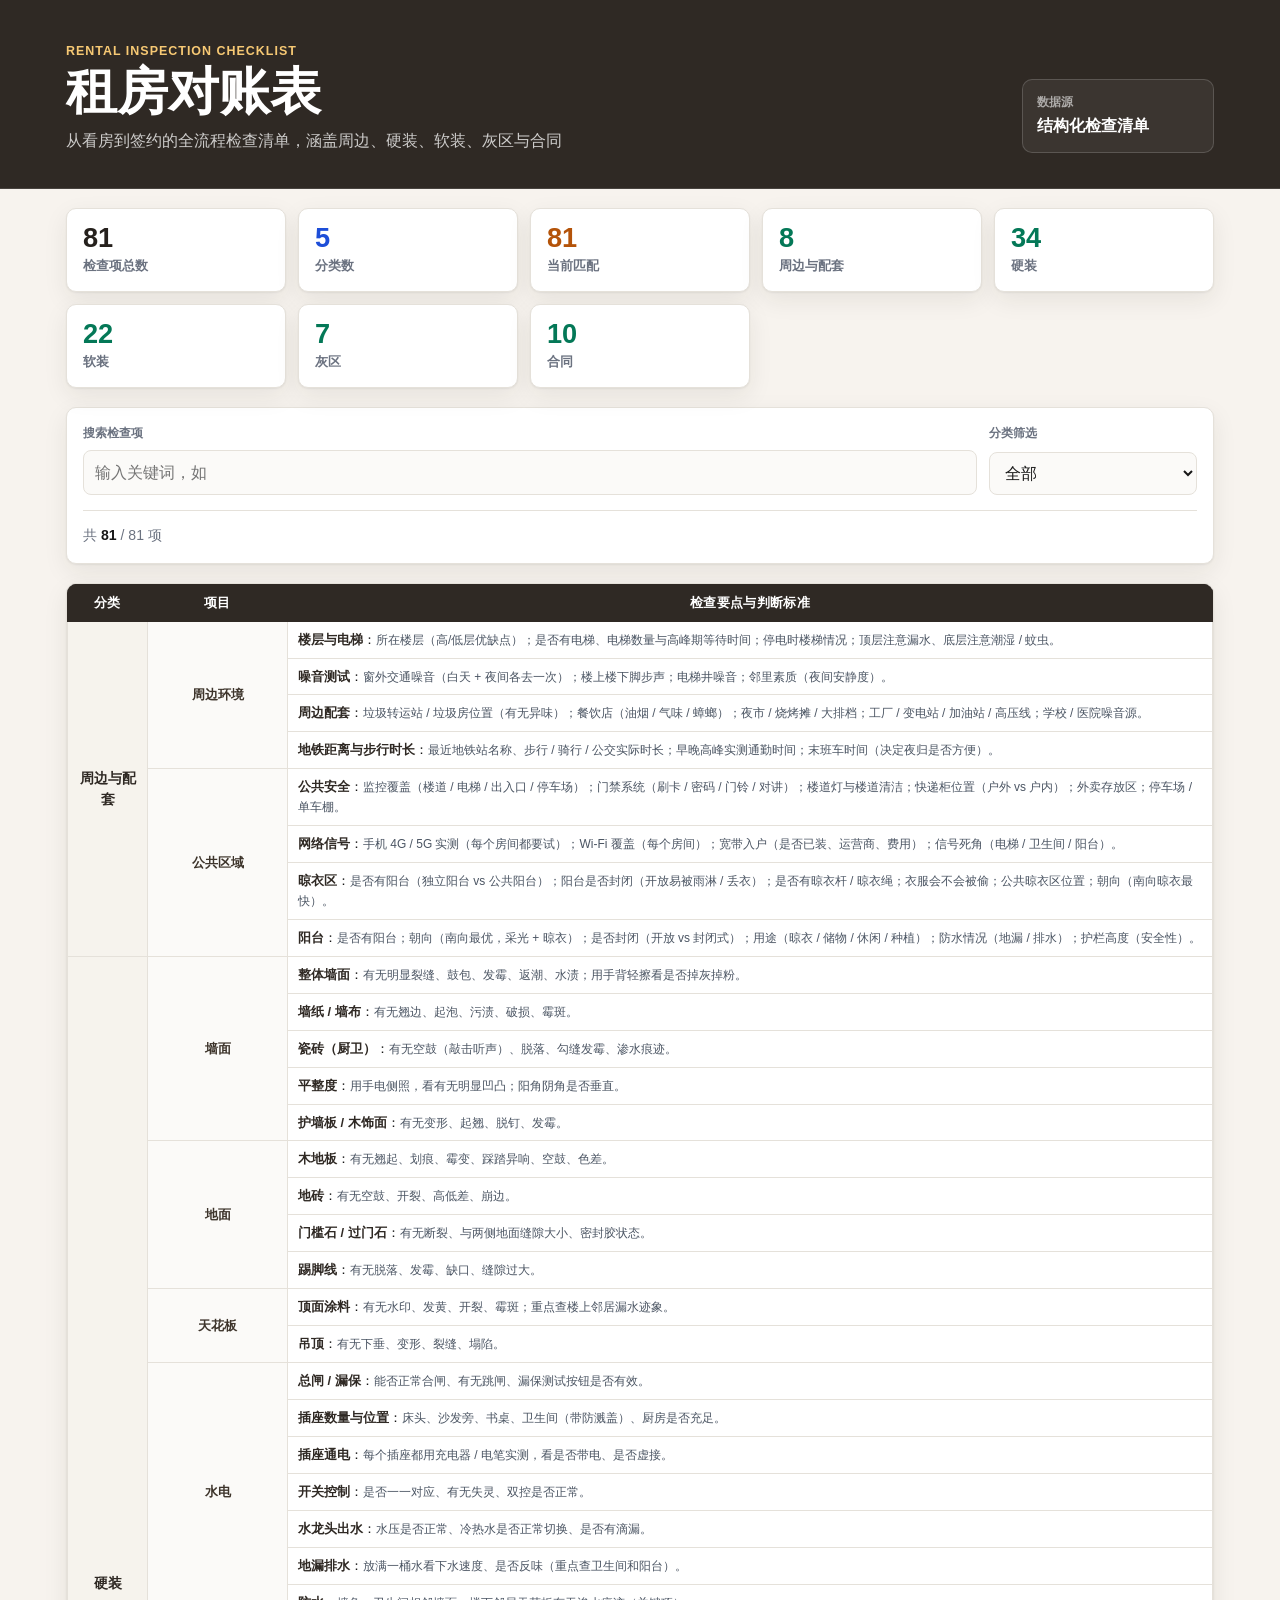
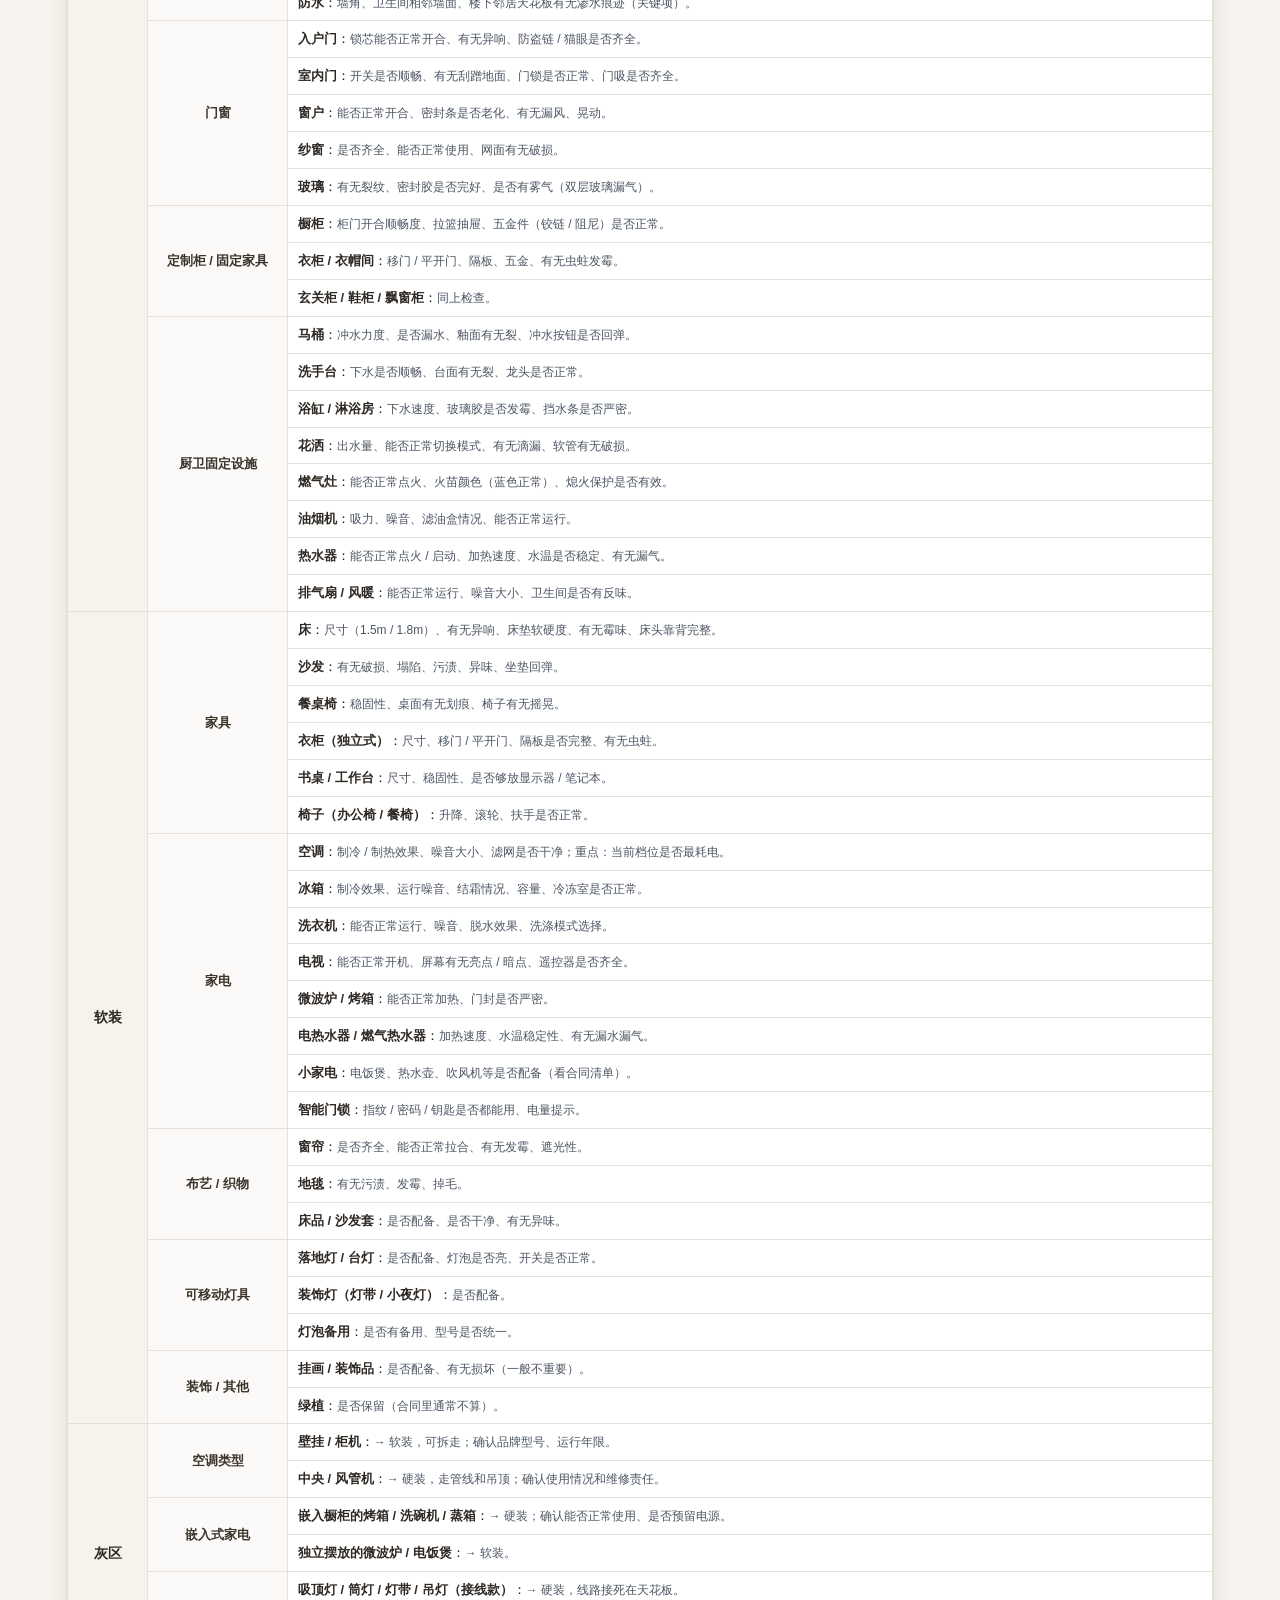
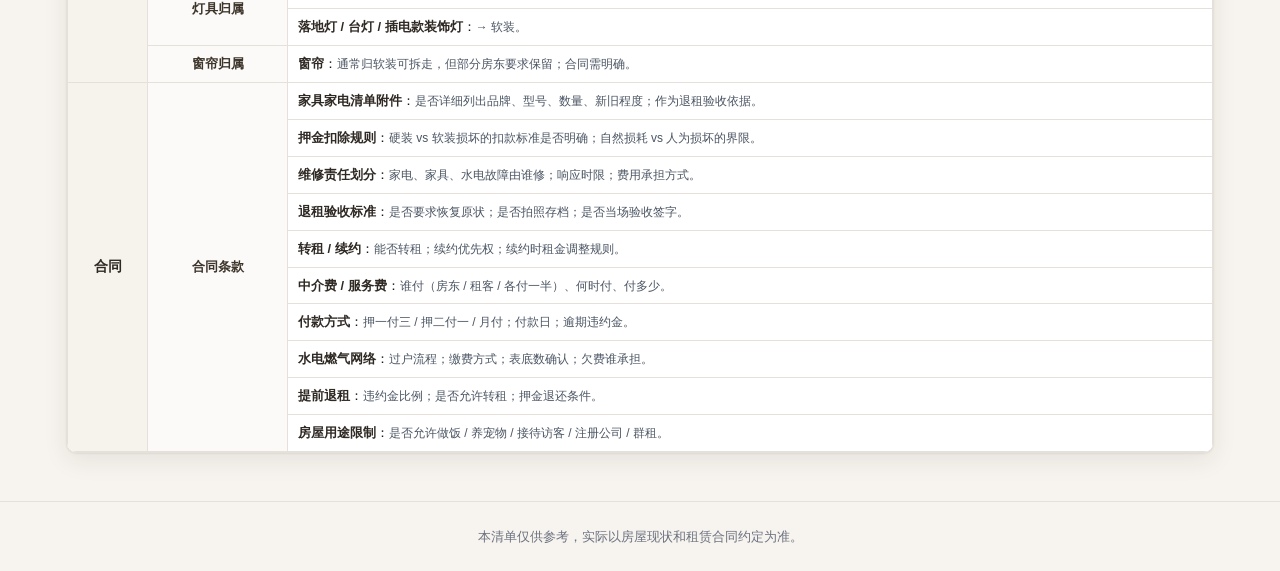
==== index.html @ 6ca66482 "v1: 租房对账表三件套 - 结构化数据 + 搜索筛选 + 统计面板" ====
<!DOCTYPE html>
<html lang="zh-CN">
<head>
  <meta charset="UTF-8">
  <meta name="viewport" content="width=device-width, initial-scale=1.0">
  <title>租房对账表</title>
  <link rel="stylesheet" href="css/style.css">
</head>
<body>
  <header class="site-header">
    <div class="header-inner">
      <div>
        <p class="eyebrow">Rental Inspection Checklist</p>
        <h1>租房对账表</h1>
        <p class="subtitle">从看房到签约的全流程检查清单，涵盖周边、硬装、软装、灰区与合同</p>
      </div>
      <div class="header-panel">
        <span class="panel-label">数据源</span>
        <span class="panel-value">结构化检查清单</span>
      </div>
    </div>
  </header>

  <main id="app" class="app-shell"></main>

  <footer class="site-footer">
    本清单仅供参考，实际以房屋现状和租赁合同约定为准。
  </footer>

  <script src="js/checklist-data.js"></script>
  <script src="js/app.js"></script>
</body>
</html>
---- css/style.css ----
*, *::before, *::after {
  box-sizing: border-box;
  margin: 0;
  padding: 0;
}

:root {
  --bg: #f7f3ee;
  --surface: #ffffff;
  --surface-soft: #fbfaf8;
  --text: #171717;
  --muted: #6b7280;
  --line: #e5e1da;
  --dark: #26211d;
  --green: #047857;
  --green-bg: #dff5ea;
  --blue: #1d4ed8;
  --blue-bg: #dbeafe;
  --amber: #b45309;
  --amber-bg: #fef3c7;
  --red: #b91c1c;
  --red-bg: #fee2e2;
  --shadow: 0 1px 2px rgba(0, 0, 0, .06), 0 8px 24px rgba(39, 32, 26, .08);
  --radius: 10px;
  --max-w: 1180px;
}

html {
  scroll-behavior: smooth;
}

body {
  background: var(--bg);
  color: var(--text);
  font-family: -apple-system, BlinkMacSystemFont, "Segoe UI", "Noto Sans SC", sans-serif;
  line-height: 1.6;
  -webkit-font-smoothing: antialiased;
}

button,
input,
select {
  font: inherit;
}

button,
select {
  cursor: pointer;
}

.site-header {
  background: #2f2924;
  color: #fff;
  border-bottom: 1px solid rgba(255, 255, 255, .12);
}

.header-inner {
  display: flex;
  gap: 1.5rem;
  align-items: flex-end;
  justify-content: space-between;
  max-width: var(--max-w);
  margin: 0 auto;
  padding: 2.6rem 1rem 2.2rem;
}

.eyebrow {
  color: #f7c974;
  font-size: .78rem;
  font-weight: 800;
  letter-spacing: .08em;
  text-transform: uppercase;
}

.site-header h1 {
  margin-top: .18rem;
  font-size: clamp(2rem, 4vw, 3.4rem);
  line-height: 1.08;
}

.subtitle {
  margin-top: .5rem;
  color: rgba(255, 255, 255, .76);
  font-size: .98rem;
}

.header-panel {
  min-width: 12rem;
  border: 1px solid rgba(255, 255, 255, .16);
  border-radius: var(--radius);
  padding: .8rem .9rem;
  background: rgba(255, 255, 255, .06);
}

.panel-label,
.panel-value {
  display: block;
}

.panel-label {
  color: rgba(255, 255, 255, .58);
  font-size: .75rem;
  font-weight: 700;
}

.panel-value {
  margin-top: .1rem;
  font-weight: 800;
}

.app-shell {
  max-width: var(--max-w);
  margin: 0 auto;
  padding: 1.2rem 1rem 3rem;
}

.controls {
  margin-bottom: 1.2rem;
  border: 1px solid var(--line);
  border-radius: var(--radius);
  background: var(--surface);
  padding: 1rem;
  box-shadow: var(--shadow);
}

.search-row {
  display: grid;
  grid-template-columns: 1fr;
  gap: .75rem;
}

.search-box,
.filter-field {
  display: grid;
  gap: .35rem;
}

.search-box span,
.filter-field span {
  color: var(--muted);
  font-size: .78rem;
  font-weight: 800;
}

.search-box input,
.filter-field select {
  width: 100%;
  min-height: 2.6rem;
  border: 1px solid var(--line);
  border-radius: 8px;
  background: var(--surface-soft);
  color: var(--text);
  padding: .55rem .7rem;
  outline: none;
}

.search-box input:focus,
.filter-field select:focus {
  border-color: #c08a2f;
  box-shadow: 0 0 0 3px rgba(192, 138, 47, .16);
}

.filter-grid {
  display: grid;
  grid-template-columns: 1fr;
  gap: .75rem;
  margin-top: .75rem;
}

.result-bar {
  display: flex;
  gap: .75rem;
  align-items: center;
  justify-content: space-between;
  margin-top: .9rem;
  padding-top: .85rem;
  border-top: 1px solid var(--line);
  color: var(--muted);
  font-size: .88rem;
}

.result-bar strong {
  color: var(--text);
}

.text-button {
  display: inline-flex;
  align-items: center;
  gap: .3rem;
  border: none;
  background: transparent;
  color: var(--amber);
  font-size: .88rem;
  font-weight: 800;
}

.table-wrapper {
  border: 1px solid var(--line);
  border-radius: var(--radius);
  background: var(--surface);
  box-shadow: var(--shadow);
  overflow-x: auto;
  -webkit-overflow-scrolling: touch;
}

table {
  width: 100%;
  border-collapse: collapse;
  font-size: 13px;
  line-height: 1.5;
  min-width: 720px;
}

thead th {
  background: #2f2924;
  color: #ffffff;
  text-align: center;
  padding: 8px 12px;
  border: 1px solid #2f2924;
  white-space: nowrap;
  font-weight: 800;
  font-size: .82rem;
  letter-spacing: .03em;
}

tbody td {
  padding: 8px 10px;
  border: 1px solid var(--line);
  vertical-align: middle;
}

.cat-cell {
  background: #f6f3ed;
  color: #2f2924;
  font-weight: bold;
  text-align: center;
  width: 80px;
  font-size: .88rem;
}

.subcat-cell {
  background: var(--surface-soft);
  font-weight: bold;
  text-align: center;
  min-width: 140px;
  color: #3d342b;
}

.item-name {
  font-weight: 700;
  color: #2f2924;
}

.item-desc {
  color: #4b5563;
  font-size: .92em;
}

.empty-state {
  margin-top: 1rem;
  border: 1px dashed #c9c1b7;
  border-radius: var(--radius);
  background: rgba(255, 255, 255, .6);
  padding: 2rem;
  text-align: center;
}

.empty-state p {
  margin-top: .4rem;
  color: var(--muted);
}

.site-footer {
  border-top: 1px solid var(--line);
  color: var(--muted);
  font-size: .82rem;
  padding: 1.5rem 1rem;
  text-align: center;
}

.stat-grid {
  display: grid;
  grid-template-columns: repeat(2, 1fr);
  gap: .75rem;
  margin-bottom: 1.2rem;
}

.stat-card {
  min-height: 5.2rem;
  border: 1px solid var(--line);
  border-radius: var(--radius);
  background: var(--surface);
  padding: .9rem 1rem;
  box-shadow: var(--shadow);
}

.stat-value {
  display: block;
  font-size: 1.7rem;
  line-height: 1;
  font-weight: 900;
}

.stat-label {
  display: block;
  margin-top: .35rem;
  color: var(--muted);
  font-size: .8rem;
  font-weight: 700;
}

.tone-green .stat-value { color: var(--green); }
.tone-blue .stat-value { color: var(--blue); }
.tone-amber .stat-value { color: var(--amber); }
.tone-red .stat-value { color: var(--red); }
.tone-dark .stat-value { color: var(--dark); }

@media (min-width: 720px) {
  .stat-grid {
    grid-template-columns: repeat(4, 1fr);
  }

  .search-row {
    grid-template-columns: 1fr 13rem;
  }

  .filter-grid {
    grid-template-columns: repeat(2, 1fr);
  }
}

@media (min-width: 1040px) {
  .stat-grid {
    grid-template-columns: repeat(5, 1fr);
  }
}

@media (max-width: 719px) {
  .header-inner {
    display: block;
    padding: 2rem 1rem 1.6rem;
  }

  .header-panel {
    margin-top: 1rem;
    min-width: 0;
  }

  .result-bar {
    align-items: flex-start;
    flex-direction: column;
  }
}
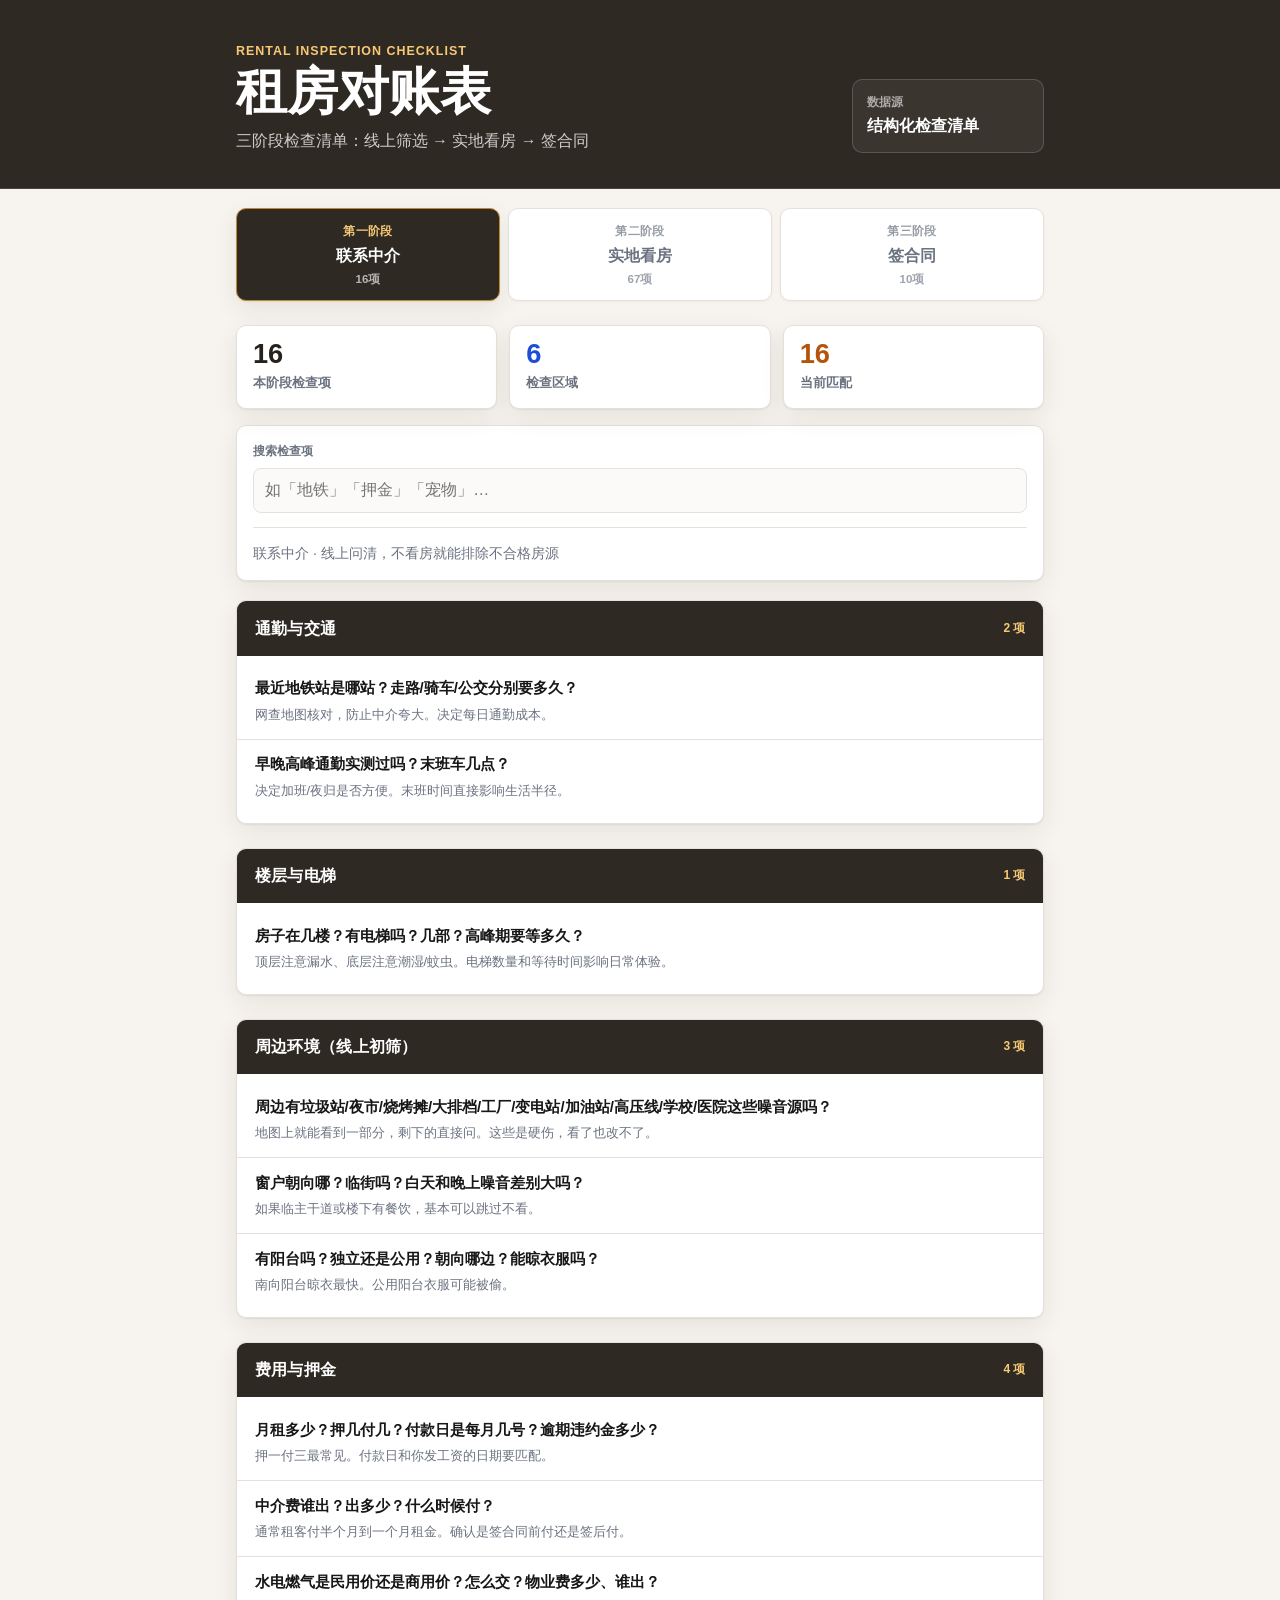
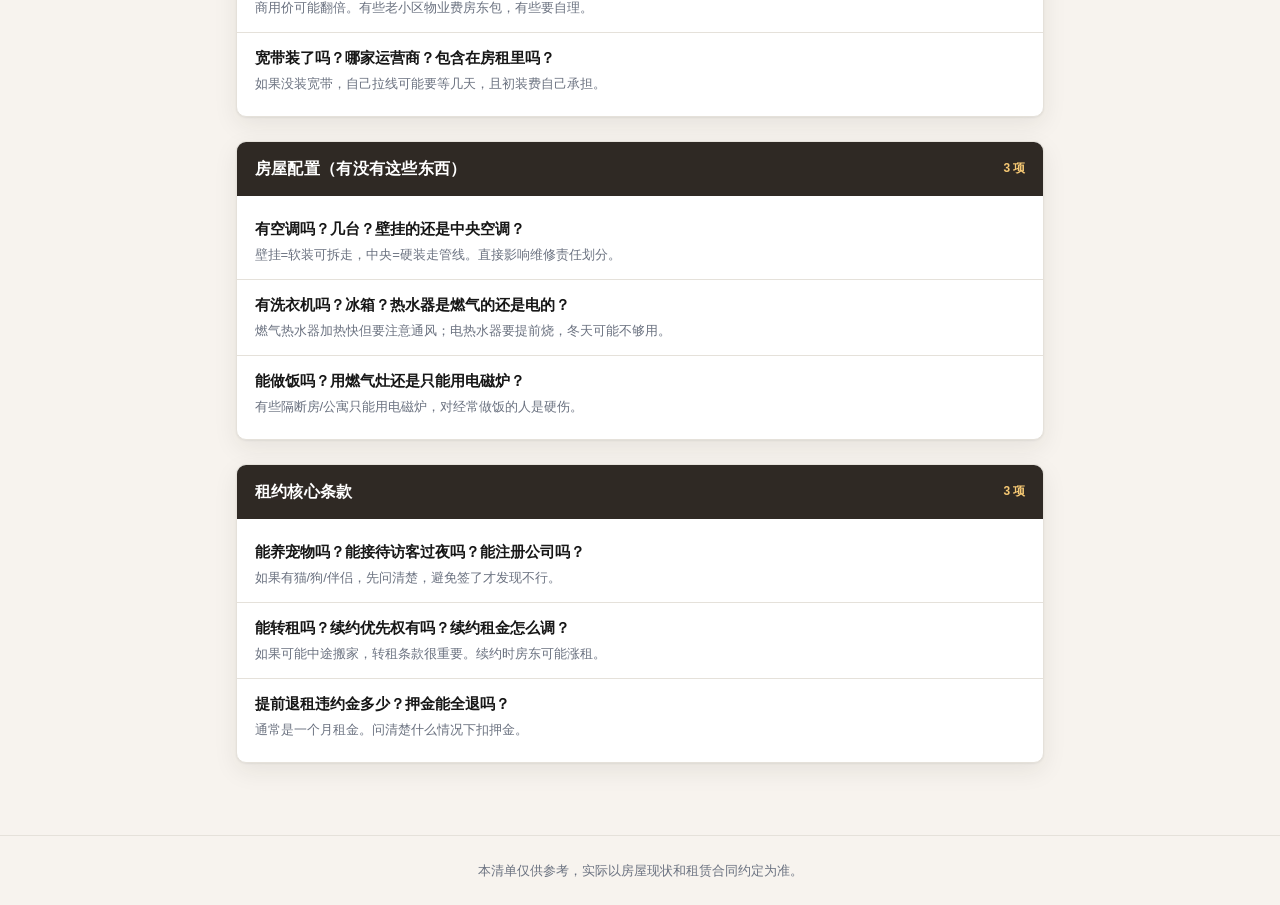
==== commit 1ca8cfac: "v2: 重构为三阶段问题导向清单 - 联系中介/实地看房/签合同" ====
--- a/index.html
+++ b/index.html
@@ -12,7 +12,7 @@
       <div>
         <p class="eyebrow">Rental Inspection Checklist</p>
         <h1>租房对账表</h1>
-        <p class="subtitle">从看房到签约的全流程检查清单，涵盖周边、硬装、软装、灰区与合同</p>
+        <p class="subtitle">三阶段检查清单：线上筛选 → 实地看房 → 签合同</p>
       </div>
       <div class="header-panel">
         <span class="panel-label">数据源</span>
--- a/css/style.css
+++ b/css/style.css
@@ -22,7 +22,7 @@
   --red-bg: #fee2e2;
   --shadow: 0 1px 2px rgba(0, 0, 0, .06), 0 8px 24px rgba(39, 32, 26, .08);
   --radius: 10px;
-  --max-w: 1180px;
+  --max-w: 840px;
 }
 
 html {
@@ -38,13 +38,11 @@
 }
 
 button,
-input,
-select {
+input {
   font: inherit;
 }
 
-button,
-select {
+button {
   cursor: pointer;
 }
 
@@ -114,6 +112,107 @@
   padding: 1.2rem 1rem 3rem;
 }
 
+.phase-tabs {
+  display: flex;
+  gap: .5rem;
+  margin-bottom: 1.5rem;
+}
+
+.phase-tab {
+  flex: 1;
+  display: flex;
+  flex-direction: column;
+  align-items: center;
+  gap: .15rem;
+  border: 1px solid var(--line);
+  border-radius: var(--radius);
+  background: var(--surface);
+  padding: .8rem .6rem .7rem;
+  color: var(--muted);
+  transition: border-color .18s, box-shadow .18s, color .18s;
+  box-shadow: 0 1px 3px rgba(0,0,0,.04);
+}
+
+.phase-tab:hover {
+  border-color: #c08a2f;
+}
+
+.phase-tab.active {
+  border-color: #c08a2f;
+  background: #2f2924;
+  color: #fff;
+  box-shadow: var(--shadow);
+}
+
+.tab-phase {
+  font-size: .72rem;
+  font-weight: 700;
+  letter-spacing: .04em;
+  opacity: .7;
+}
+
+.phase-tab.active .tab-phase {
+  color: #f7c974;
+  opacity: 1;
+}
+
+.tab-label {
+  font-size: .98rem;
+  font-weight: 800;
+}
+
+.tab-count {
+  font-size: .72rem;
+  font-weight: 600;
+  opacity: .65;
+}
+
+.phase-panel {
+  animation: fadeIn .2s ease;
+}
+
+@keyframes fadeIn {
+  from { opacity: 0; transform: translateY(6px); }
+  to { opacity: 1; transform: translateY(0); }
+}
+
+.stat-grid {
+  display: grid;
+  grid-template-columns: repeat(3, 1fr);
+  gap: .75rem;
+  margin-bottom: 1rem;
+}
+
+.stat-card {
+  min-height: 5rem;
+  border: 1px solid var(--line);
+  border-radius: var(--radius);
+  background: var(--surface);
+  padding: .9rem 1rem;
+  box-shadow: var(--shadow);
+}
+
+.stat-value {
+  display: block;
+  font-size: 1.7rem;
+  line-height: 1;
+  font-weight: 900;
+}
+
+.stat-label {
+  display: block;
+  margin-top: .35rem;
+  color: var(--muted);
+  font-size: .8rem;
+  font-weight: 700;
+}
+
+.tone-green .stat-value { color: var(--green); }
+.tone-blue .stat-value { color: var(--blue); }
+.tone-amber .stat-value { color: var(--amber); }
+.tone-red .stat-value { color: var(--red); }
+.tone-dark .stat-value { color: var(--dark); }
+
 .controls {
   margin-bottom: 1.2rem;
   border: 1px solid var(--line);
@@ -129,21 +228,18 @@
   gap: .75rem;
 }
 
-.search-box,
-.filter-field {
+.search-box {
   display: grid;
   gap: .35rem;
 }
 
-.search-box span,
-.filter-field span {
+.search-box span {
   color: var(--muted);
   font-size: .78rem;
   font-weight: 800;
 }
 
-.search-box input,
-.filter-field select {
+.search-box input {
   width: 100%;
   min-height: 2.6rem;
   border: 1px solid var(--line);
@@ -154,17 +250,9 @@
   outline: none;
 }
 
-.search-box input:focus,
-.filter-field select:focus {
+.search-box input:focus {
   border-color: #c08a2f;
   box-shadow: 0 0 0 3px rgba(192, 138, 47, .16);
-}
-
-.filter-grid {
-  display: grid;
-  grid-template-columns: 1fr;
-  gap: .75rem;
-  margin-top: .75rem;
 }
 
 .result-bar {
@@ -177,10 +265,6 @@
   border-top: 1px solid var(--line);
   color: var(--muted);
   font-size: .88rem;
-}
-
-.result-bar strong {
-  color: var(--text);
 }
 
 .text-button {
@@ -194,66 +278,102 @@
   font-weight: 800;
 }
 
-.table-wrapper {
+.check-section {
+  margin-bottom: 1.5rem;
   border: 1px solid var(--line);
   border-radius: var(--radius);
   background: var(--surface);
   box-shadow: var(--shadow);
-  overflow-x: auto;
-  -webkit-overflow-scrolling: touch;
-}
-
-table {
-  width: 100%;
-  border-collapse: collapse;
-  font-size: 13px;
+  overflow: hidden;
+}
+
+.section-header {
+  display: flex;
+  align-items: center;
+  justify-content: space-between;
+  padding: .9rem 1.1rem;
+  background: #2f2924;
+  color: #fff;
+}
+
+.section-header h2 {
+  font-size: 1rem;
+  font-weight: 800;
+  letter-spacing: .02em;
+}
+
+.section-count {
+  font-size: .75rem;
+  font-weight: 700;
+  color: #f7c974;
+}
+
+.check-list {
+  padding: .5rem 0;
+}
+
+.check-item {
+  padding: .85rem 1.1rem;
+  border-bottom: 1px solid var(--line);
+}
+
+.check-item:last-child {
+  border-bottom: none;
+}
+
+.check-q {
+  font-weight: 700;
+  color: var(--text);
+  font-size: .94rem;
   line-height: 1.5;
-  min-width: 720px;
-}
-
-thead th {
+}
+
+.check-hint {
+  margin-top: .3rem;
+  color: var(--muted);
+  font-size: .82rem;
+  line-height: 1.55;
+}
+
+.contract-list {
+  padding: .5rem 0;
+}
+
+.contract-item {
+  display: flex;
+  gap: .9rem;
+  padding: .85rem 1.1rem;
+  border-bottom: 1px solid var(--line);
+}
+
+.contract-item:last-child {
+  border-bottom: none;
+}
+
+.contract-num {
+  flex-shrink: 0;
+  width: 2.2rem;
+  height: 2.2rem;
+  border-radius: 999px;
   background: #2f2924;
-  color: #ffffff;
-  text-align: center;
-  padding: 8px 12px;
-  border: 1px solid #2f2924;
-  white-space: nowrap;
-  font-weight: 800;
+  color: #f7c974;
+  display: flex;
+  align-items: center;
+  justify-content: center;
   font-size: .82rem;
-  letter-spacing: .03em;
-}
-
-tbody td {
-  padding: 8px 10px;
-  border: 1px solid var(--line);
-  vertical-align: middle;
-}
-
-.cat-cell {
-  background: #f6f3ed;
-  color: #2f2924;
-  font-weight: bold;
-  text-align: center;
-  width: 80px;
-  font-size: .88rem;
-}
-
-.subcat-cell {
-  background: var(--surface-soft);
-  font-weight: bold;
-  text-align: center;
-  min-width: 140px;
-  color: #3d342b;
-}
-
-.item-name {
-  font-weight: 700;
-  color: #2f2924;
-}
-
-.item-desc {
-  color: #4b5563;
-  font-size: .92em;
+  font-weight: 900;
+  letter-spacing: .04em;
+}
+
+.contract-body {
+  min-width: 0;
+}
+
+.contract-q {
+  font-weight: 700;
+  color: var(--text);
+  font-size: .94rem;
+  line-height: 1.5;
 }
 
 .empty-state {
@@ -277,77 +397,3 @@
   padding: 1.5rem 1rem;
   text-align: center;
 }
-
-.stat-grid {
-  display: grid;
-  grid-template-columns: repeat(2, 1fr);
-  gap: .75rem;
-  margin-bottom: 1.2rem;
-}
-
-.stat-card {
-  min-height: 5.2rem;
-  border: 1px solid var(--line);
-  border-radius: var(--radius);
-  background: var(--surface);
-  padding: .9rem 1rem;
-  box-shadow: var(--shadow);
-}
-
-.stat-value {
-  display: block;
-  font-size: 1.7rem;
-  line-height: 1;
-  font-weight: 900;
-}
-
-.stat-label {
-  display: block;
-  margin-top: .35rem;
-  color: var(--muted);
-  font-size: .8rem;
-  font-weight: 700;
-}
-
-.tone-green .stat-value { color: var(--green); }
-.tone-blue .stat-value { color: var(--blue); }
-.tone-amber .stat-value { color: var(--amber); }
-.tone-red .stat-value { color: var(--red); }
-.tone-dark .stat-value { color: var(--dark); }
-
-@media (min-width: 720px) {
-  .stat-grid {
-    grid-template-columns: repeat(4, 1fr);
-  }
-
-  .search-row {
-    grid-template-columns: 1fr 13rem;
-  }
-
-  .filter-grid {
-    grid-template-columns: repeat(2, 1fr);
-  }
-}
-
-@media (min-width: 1040px) {
-  .stat-grid {
-    grid-template-columns: repeat(5, 1fr);
-  }
-}
-
-@media (max-width: 719px) {
-  .header-inner {
-    display: block;
-    padding: 2rem 1rem 1.6rem;
-  }
-
-  .header-panel {
-    margin-top: 1rem;
-    min-width: 0;
-  }
-
-  .result-bar {
-    align-items: flex-start;
-    flex-direction: column;
-  }
-}
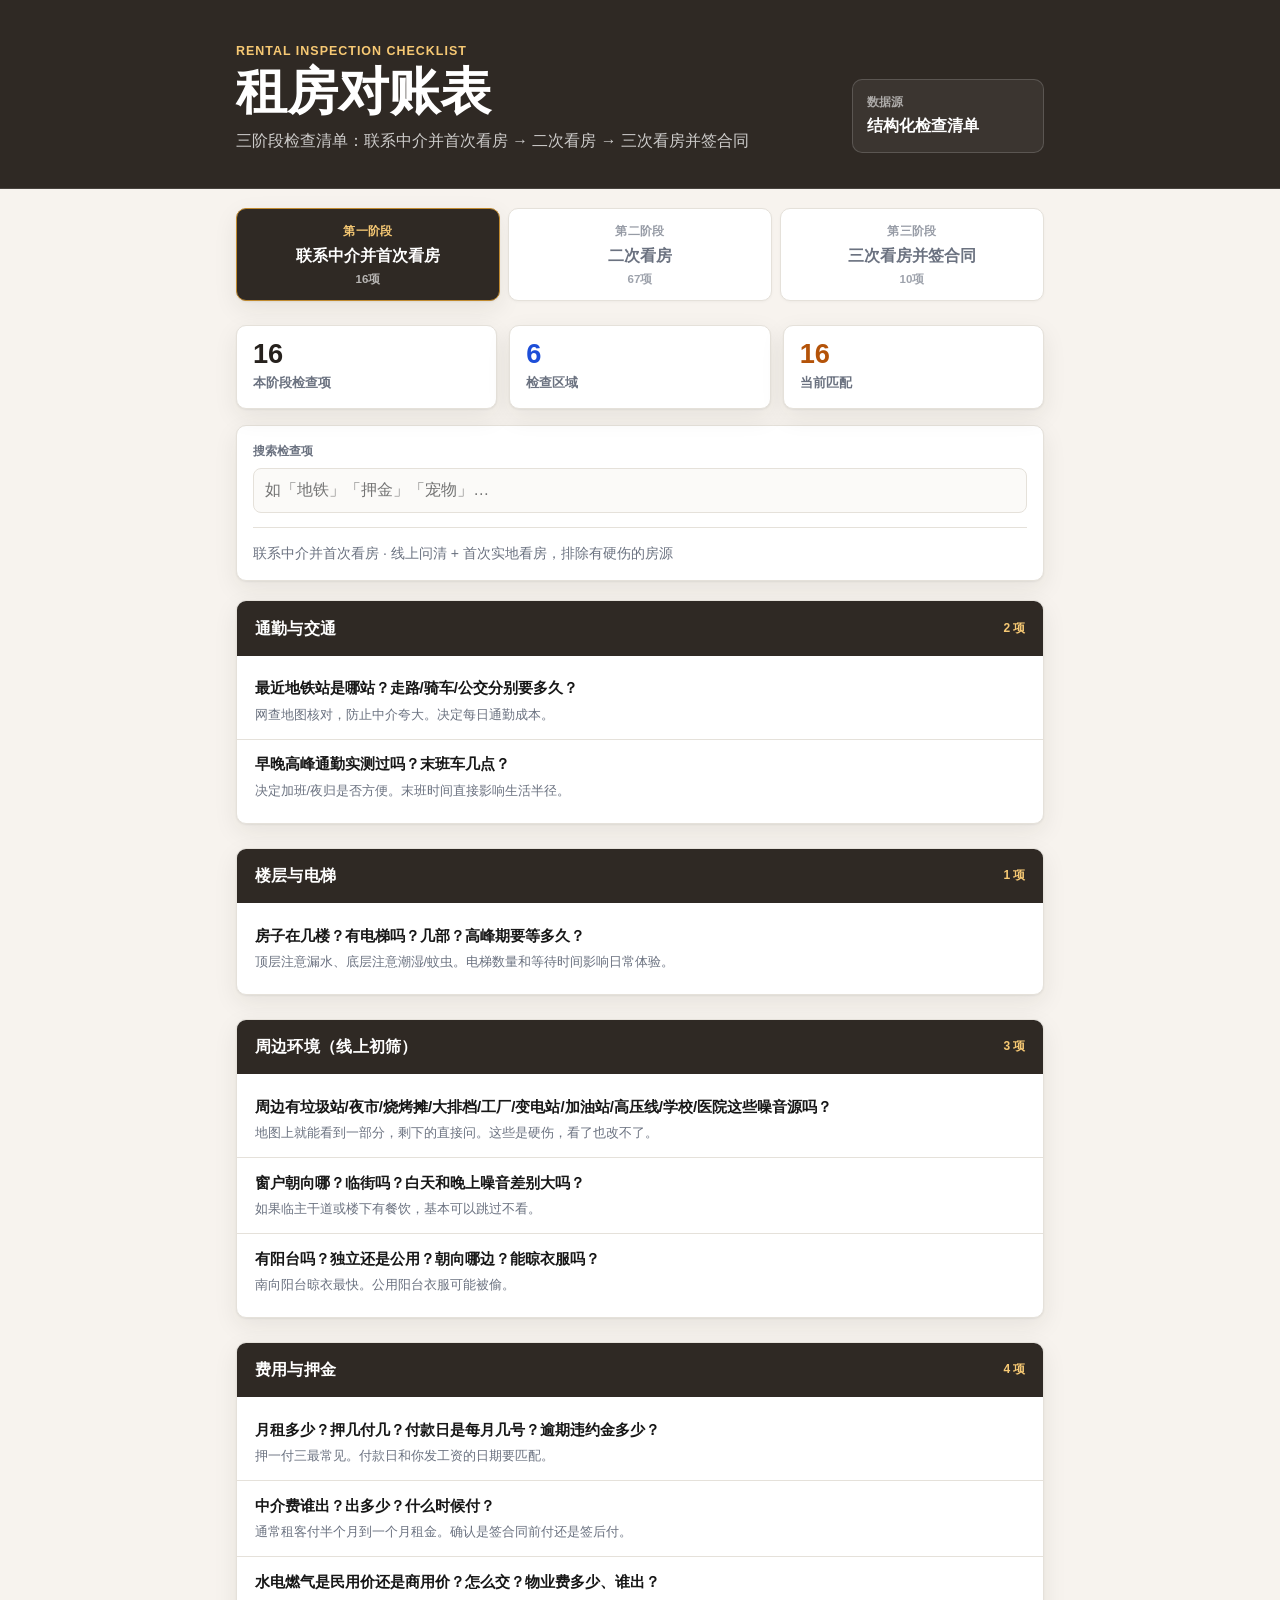
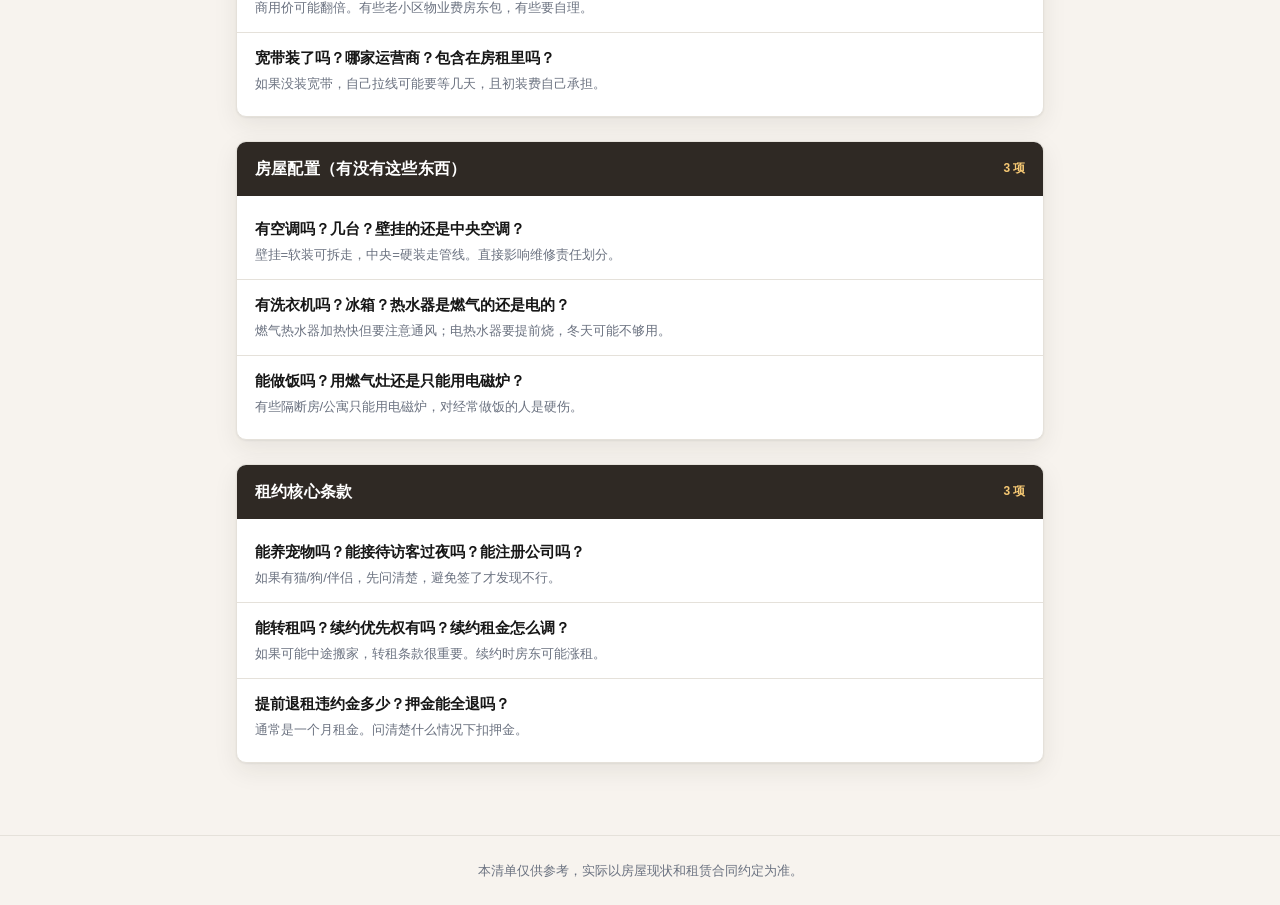
==== commit e27552d3: "v2.1: 重命名三阶段 - 联系中介并首次看房 / 二次看房 / 三次看房并签合同" ====
--- a/index.html
+++ b/index.html
@@ -12,7 +12,7 @@
       <div>
         <p class="eyebrow">Rental Inspection Checklist</p>
         <h1>租房对账表</h1>
-        <p class="subtitle">三阶段检查清单：线上筛选 → 实地看房 → 签合同</p>
+        <p class="subtitle">三阶段检查清单：联系中介并首次看房 → 二次看房 → 三次看房并签合同</p>
       </div>
       <div class="header-panel">
         <span class="panel-label">数据源</span>
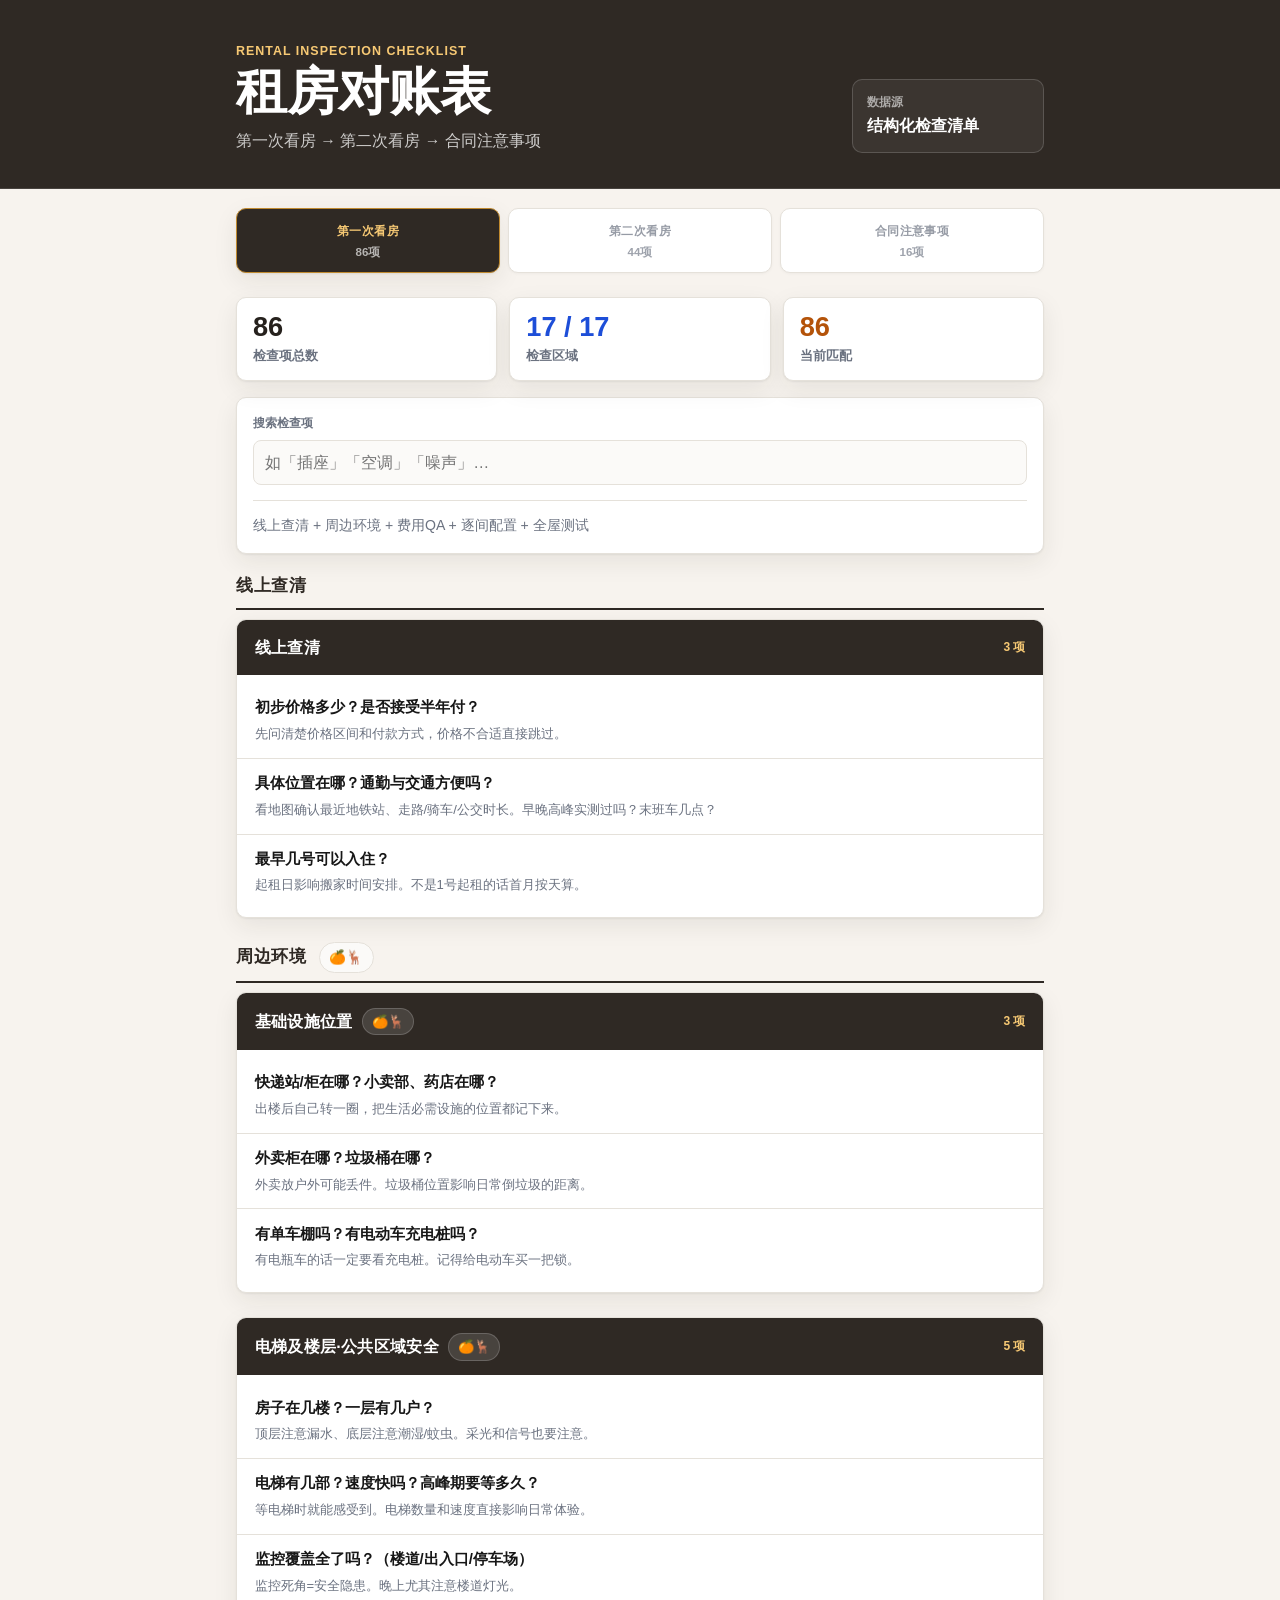
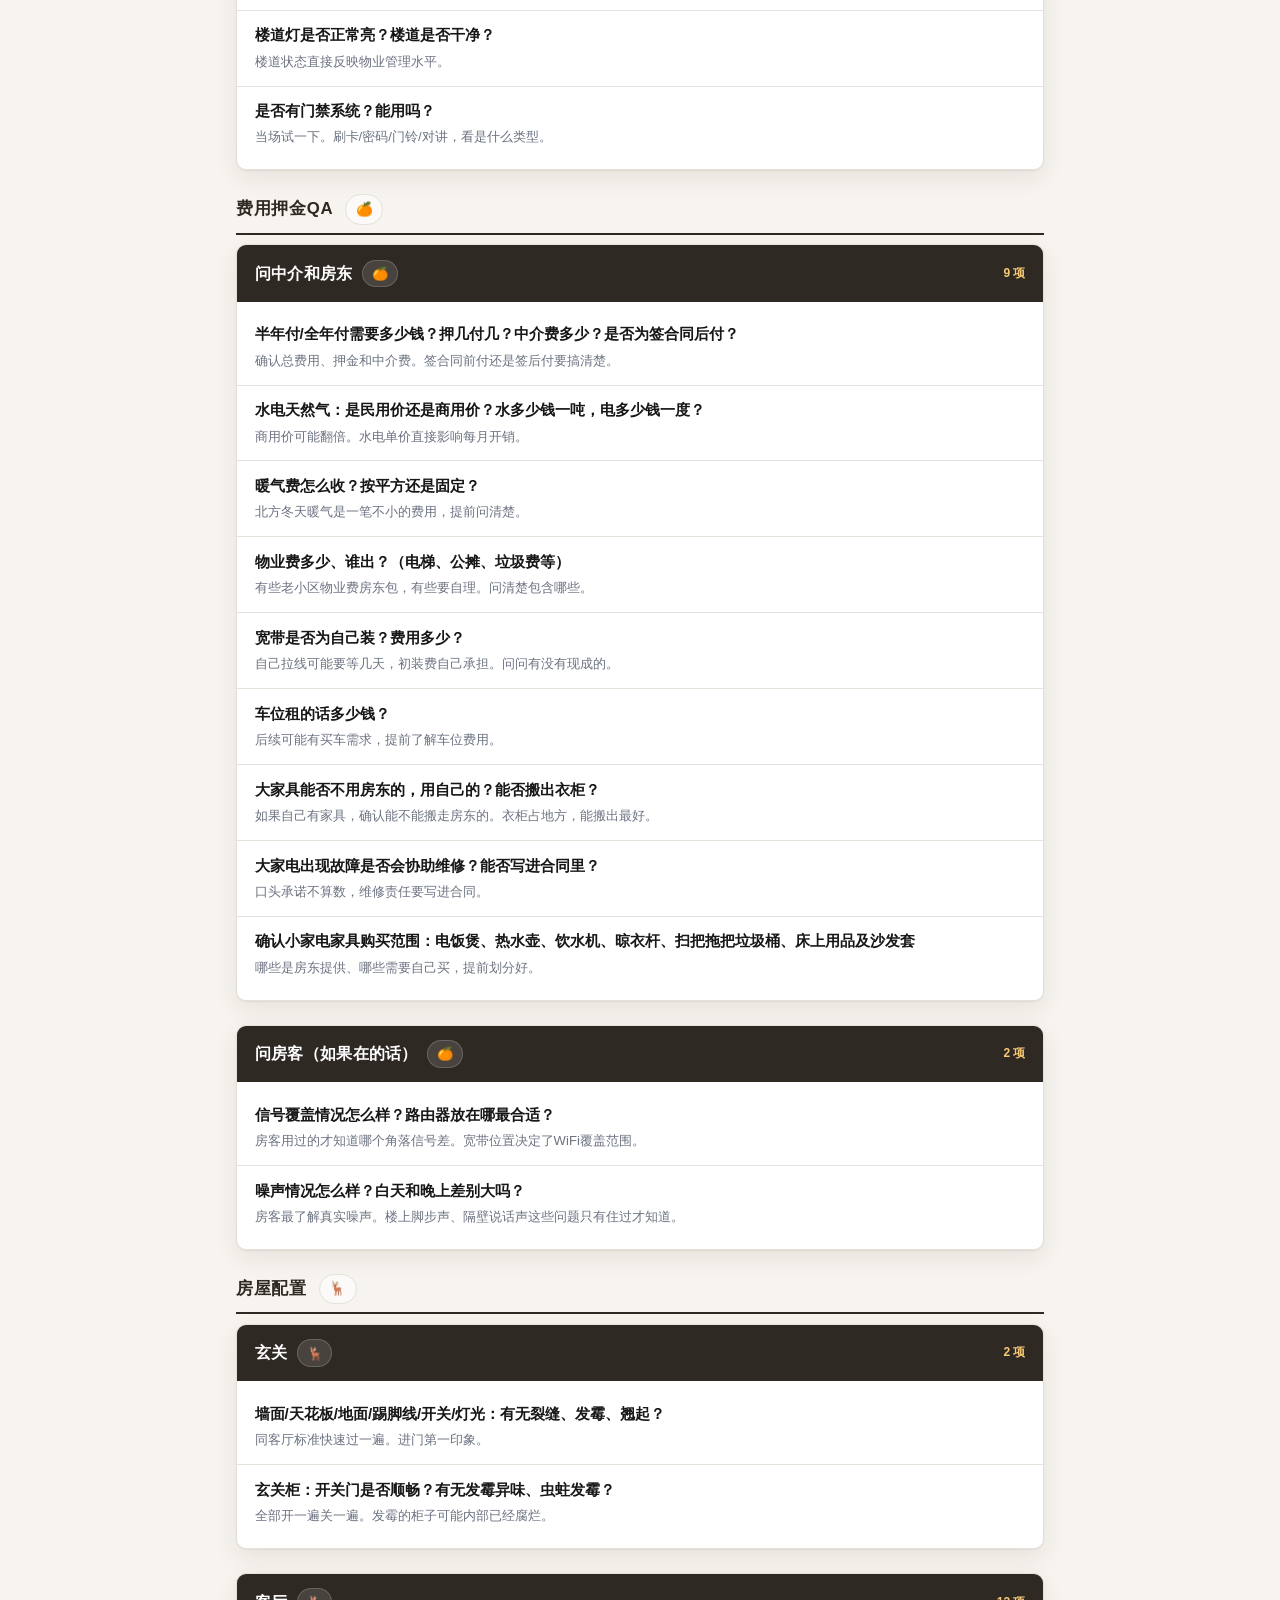
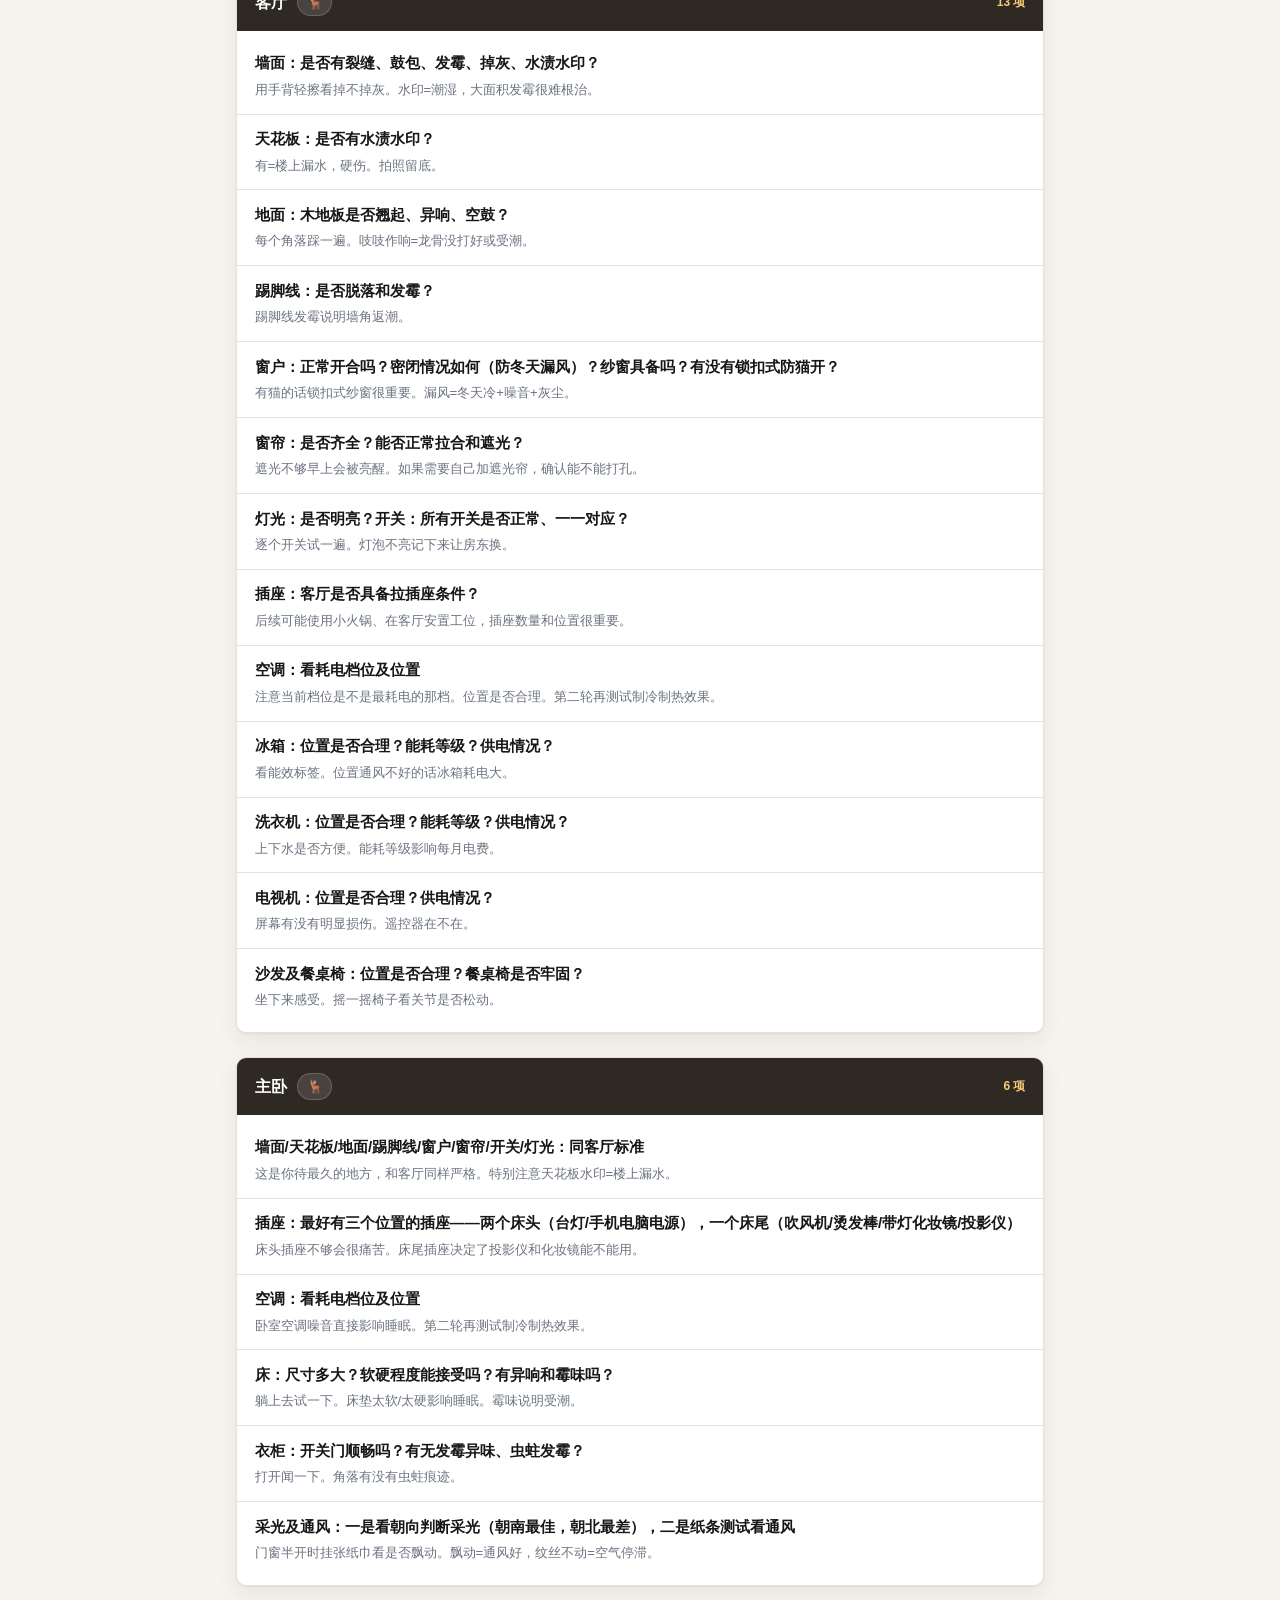
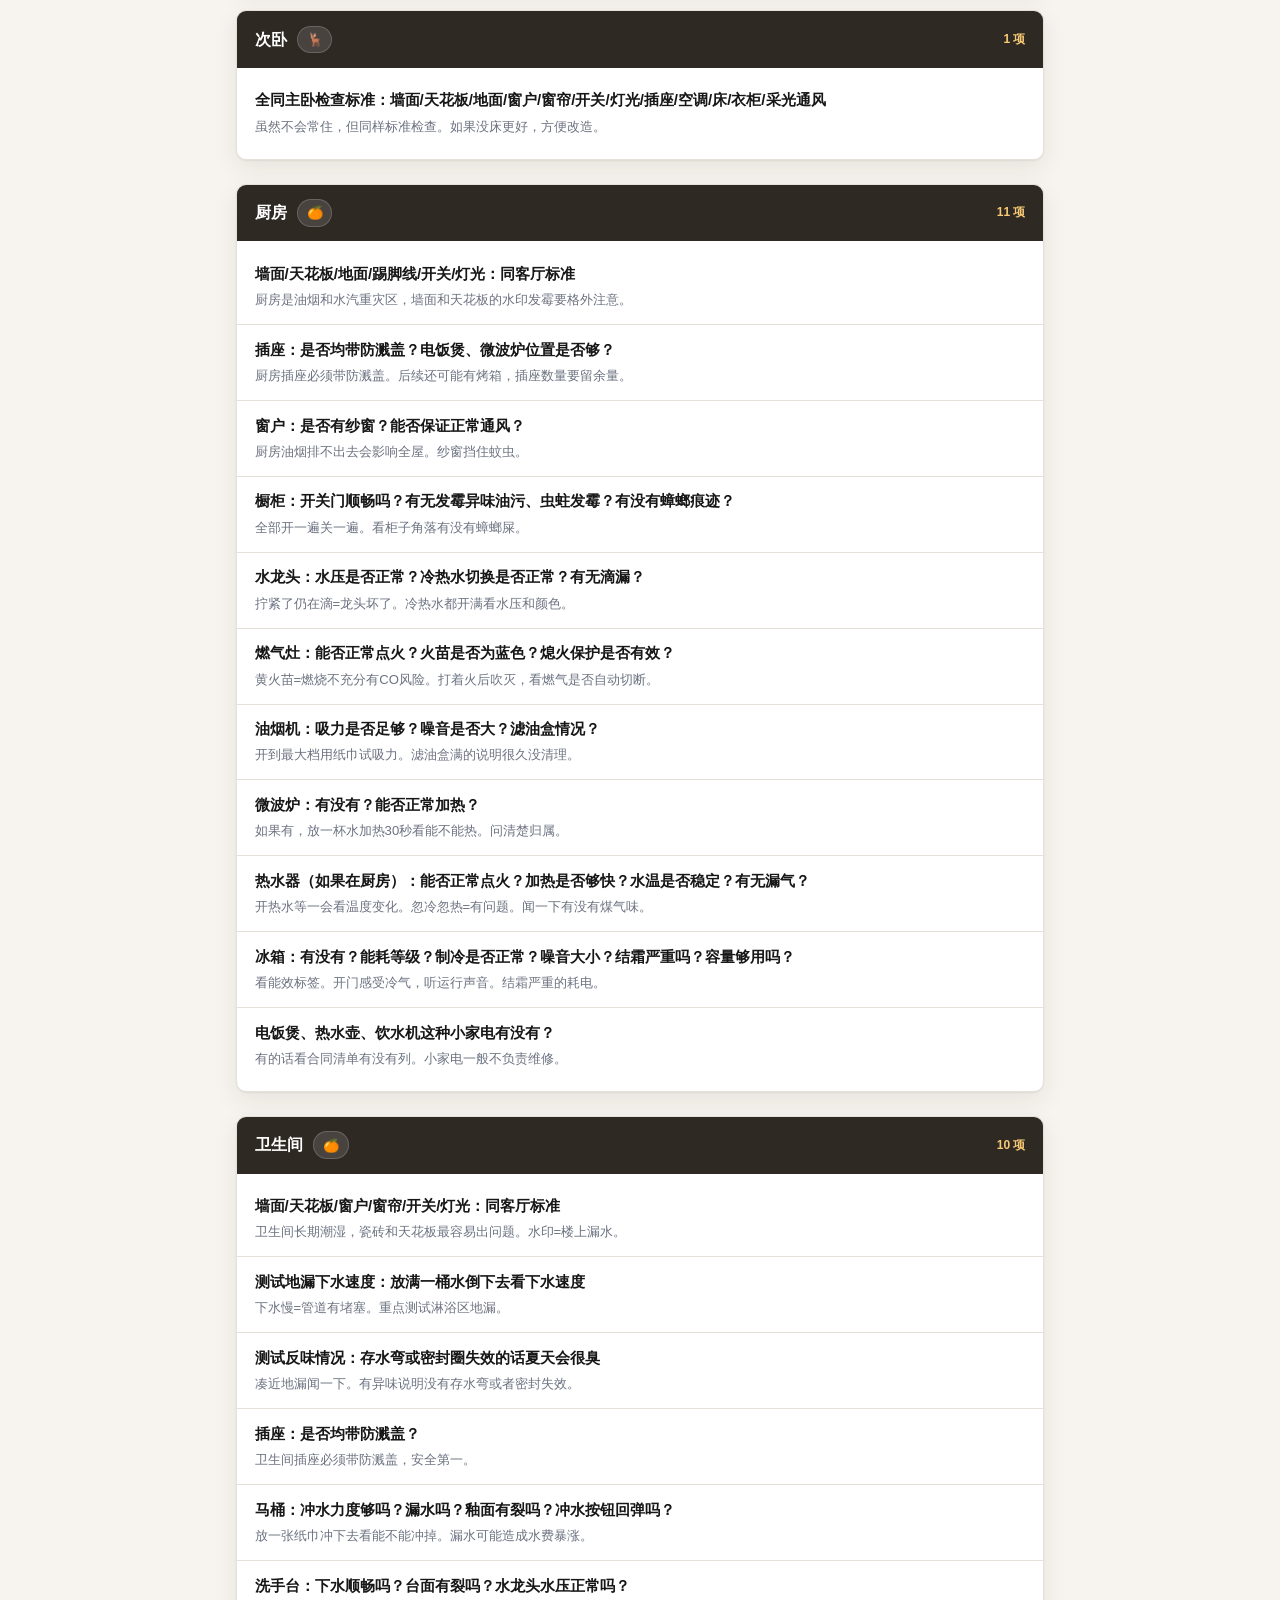
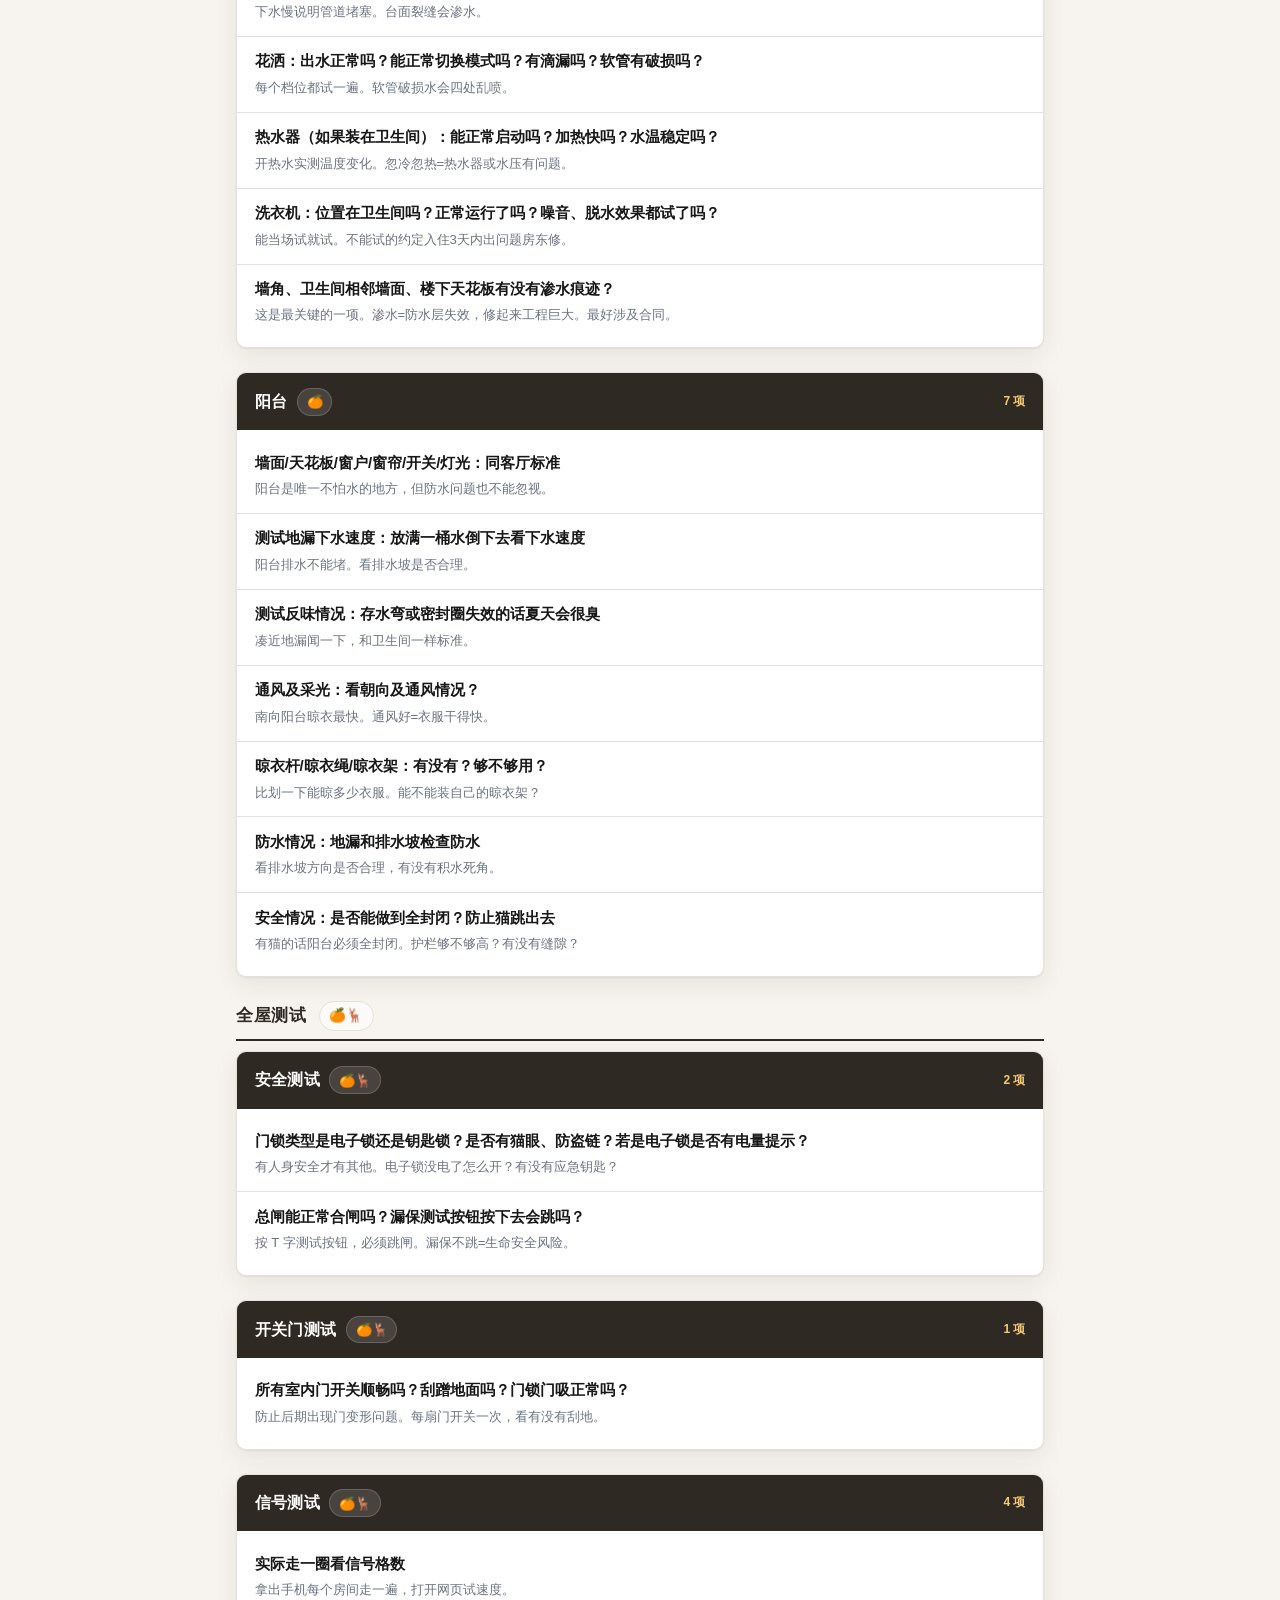
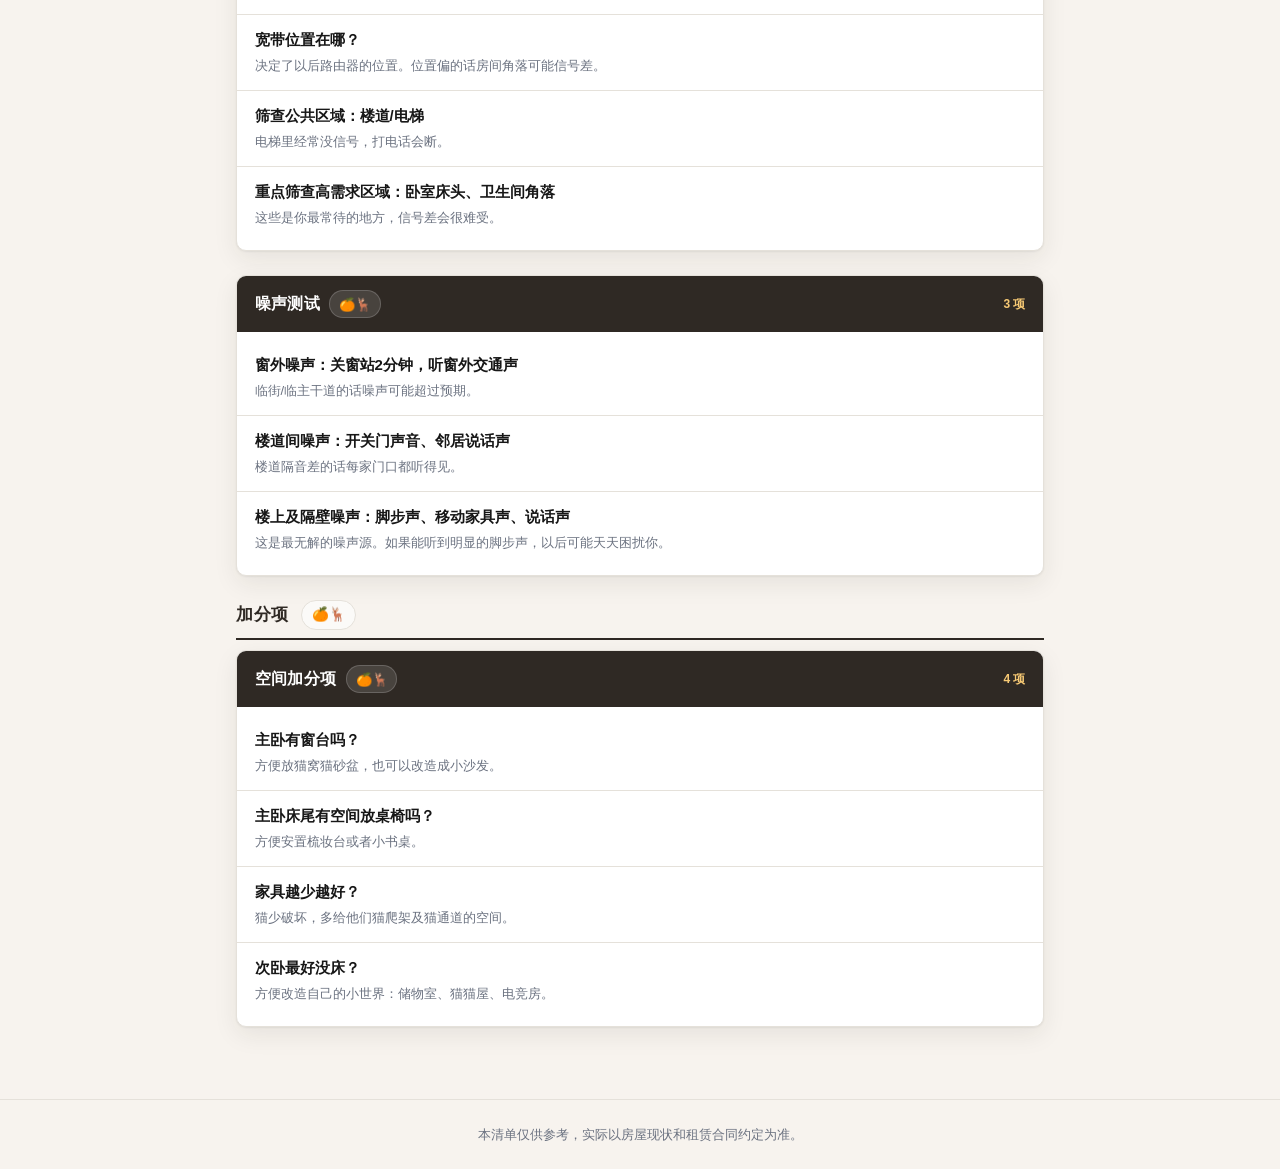
==== commit 05b90e12: "v3: 三Tab重构 - 第一次看房(86)/第二次看房(44)/合同注意事项(16)，按动线分区+分工标注" ====
--- a/index.html
+++ b/index.html
@@ -12,7 +12,7 @@
       <div>
         <p class="eyebrow">Rental Inspection Checklist</p>
         <h1>租房对账表</h1>
-        <p class="subtitle">三阶段检查清单：联系中介并首次看房 → 二次看房 → 三次看房并签合同</p>
+        <p class="subtitle">第一次看房 → 第二次看房 → 合同注意事项</p>
       </div>
       <div class="header-panel">
         <span class="panel-label">数据源</span>
--- a/css/style.css
+++ b/css/style.css
@@ -156,11 +156,6 @@
   opacity: 1;
 }
 
-.tab-label {
-  font-size: .98rem;
-  font-weight: 800;
-}
-
 .tab-count {
   font-size: .72rem;
   font-weight: 600;
@@ -287,6 +282,36 @@
   overflow: hidden;
 }
 
+.group-header {
+  display: flex;
+  align-items: center;
+  gap: .75rem;
+  margin: 1.2rem 0 .6rem;
+  padding: 0 0 .5rem;
+  border-bottom: 2px solid #2f2924;
+}
+
+.group-header:first-child {
+  margin-top: 0;
+}
+
+.group-title {
+  font-size: 1.05rem;
+  font-weight: 900;
+  color: #2f2924;
+  letter-spacing: .04em;
+}
+
+.group-role {
+  font-size: .85rem;
+  background: var(--surface-soft);
+  border: 1px solid var(--line);
+  border-radius: 999px;
+  padding: .2rem .6rem;
+  color: var(--muted);
+  font-weight: 700;
+}
+
 .section-header {
   display: flex;
   align-items: center;
@@ -296,13 +321,32 @@
   color: #fff;
 }
 
+.section-header-left {
+  display: flex;
+  align-items: center;
+  gap: .6rem;
+  min-width: 0;
+}
+
 .section-header h2 {
   font-size: 1rem;
   font-weight: 800;
   letter-spacing: .02em;
 }
 
+.role-badge {
+  flex-shrink: 0;
+  font-size: .82rem;
+  background: rgba(255, 255, 255, .12);
+  border: 1px solid rgba(255, 255, 255, .18);
+  border-radius: 999px;
+  padding: .15rem .55rem;
+  color: #f7c974;
+  font-weight: 700;
+}
+
 .section-count {
+  flex-shrink: 0;
   font-size: .75rem;
   font-weight: 700;
   color: #f7c974;
